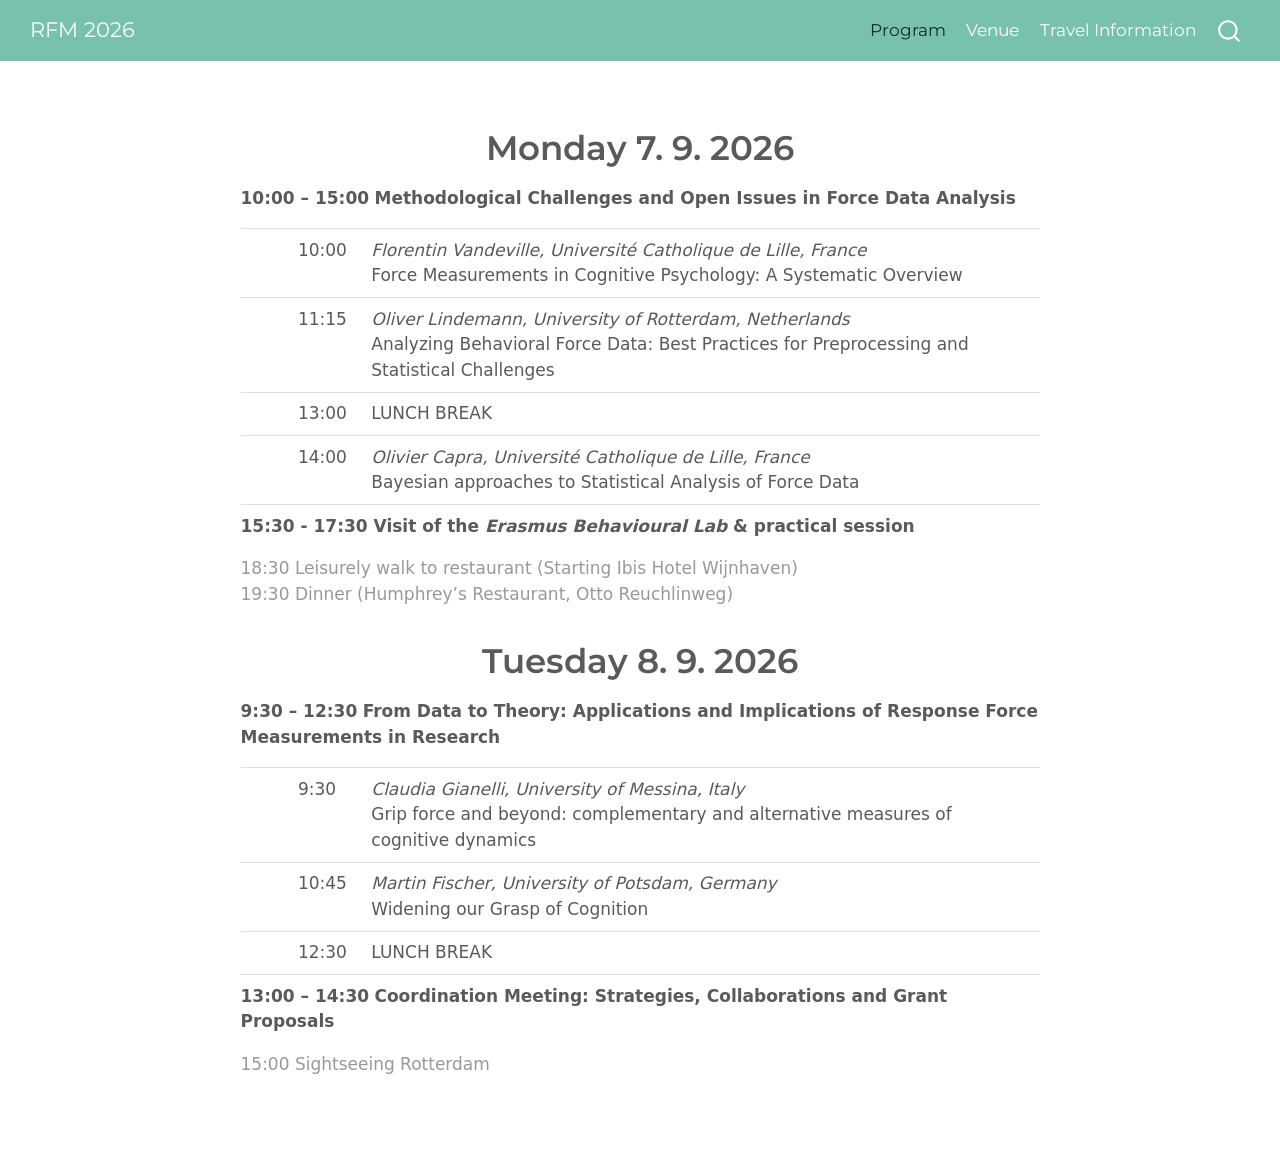
==== docs/program.html @ 021aae1d "Update website" ====
<!DOCTYPE html>
<html xmlns="http://www.w3.org/1999/xhtml" lang="en" xml:lang="en"><head>

<meta charset="utf-8">
<meta name="generator" content="quarto-1.9.38">

<meta name="viewport" content="width=device-width, initial-scale=1.0, user-scalable=yes">


<title>Program – RFM 2026</title>
<style>
/* Default styles provided by pandoc.
** See https://pandoc.org/MANUAL.html#variables-for-html for config info.
*/
code{white-space: pre-wrap;}
span.smallcaps{font-variant: small-caps;}
div.columns{display: flex; gap: min(4vw, 1.5em);}
div.column{flex: auto; overflow-x: auto;}
div.hanging-indent{margin-left: 1.5em; text-indent: -1.5em;}
ul.task-list{list-style: none;}
ul.task-list li input[type="checkbox"] {
  width: 0.8em;
  margin: 0 0.8em 0.2em -1em; /* quarto-specific, see https://github.com/quarto-dev/quarto-cli/issues/4556 */ 
  vertical-align: middle;
}
</style>


<script src="site_libs/quarto-nav/quarto-nav.js"></script>
<script src="site_libs/quarto-nav/headroom.min.js"></script>
<script src="site_libs/clipboard/clipboard.min.js"></script>
<script src="site_libs/quarto-search/autocomplete.umd.js"></script>
<script src="site_libs/quarto-search/fuse.min.js"></script>
<script src="site_libs/quarto-search/quarto-search.js"></script>
<meta name="quarto:offset" content="./">
<script src="site_libs/quarto-html/quarto.js" type="module"></script>
<script src="site_libs/quarto-html/tabsets/tabsets.js" type="module"></script>
<script src="site_libs/quarto-html/popper.min.js"></script>
<script src="site_libs/quarto-html/tippy.umd.min.js"></script>
<script src="site_libs/quarto-html/anchor.min.js"></script>
<link href="site_libs/quarto-html/tippy.css" rel="stylesheet">
<link href="site_libs/quarto-html/quarto-syntax-highlighting-15634bcf2e68342d4ad2dfa704d543f6.css" rel="stylesheet" id="quarto-text-highlighting-styles">
<script src="site_libs/bootstrap/bootstrap.min.js"></script>
<link href="site_libs/bootstrap/bootstrap-icons.css" rel="stylesheet">
<link href="site_libs/bootstrap/bootstrap-209258432f336cc574c0f847bd0a7210.min.css" rel="stylesheet" append-hash="true" id="quarto-bootstrap" data-mode="light">
<script id="quarto-search-options" type="application/json">{
  "location": "navbar",
  "copy-button": false,
  "collapse-after": 3,
  "panel-placement": "end",
  "type": "overlay",
  "limit": 50,
  "keyboard-shortcut": [
    "f",
    "/",
    "s"
  ],
  "show-item-context": false,
  "language": {
    "search-no-results-text": "No results",
    "search-matching-documents-text": "matching documents",
    "search-copy-link-title": "Copy link to search",
    "search-hide-matches-text": "Hide additional matches",
    "search-more-match-text": "more match in this document",
    "search-more-matches-text": "more matches in this document",
    "search-clear-button-title": "Clear",
    "search-text-placeholder": "",
    "search-detached-cancel-button-title": "Cancel",
    "search-submit-button-title": "Submit",
    "search-label": "Search"
  }
}</script>


<link rel="stylesheet" href="styles.css">
</head>

<body class="nav-fixed fullcontent quarto-light">

<div id="quarto-search-results"></div>
  <header id="quarto-header" class="headroom fixed-top">
    <nav class="navbar navbar-expand-lg " data-bs-theme="dark">
      <div class="navbar-container container-fluid">
      <div class="navbar-brand-container mx-auto">
    <a class="navbar-brand" href="./index.html">
    <span class="navbar-title">RFM 2026</span>
    </a>
  </div>
            <div id="quarto-search" class="" title="Search"></div>
          <button class="navbar-toggler" type="button" data-bs-toggle="collapse" data-bs-target="#navbarCollapse" aria-controls="navbarCollapse" role="menu" aria-expanded="false" aria-label="Toggle navigation" onclick="if (window.quartoToggleHeadroom) { window.quartoToggleHeadroom(); }">
  <span class="navbar-toggler-icon"></span>
</button>
          <div class="collapse navbar-collapse" id="navbarCollapse">
            <ul class="navbar-nav navbar-nav-scroll ms-auto">
  <li class="nav-item">
    <a class="nav-link active" href="./program.html" aria-current="page"> 
<span class="menu-text">Program</span></a>
  </li>  
  <li class="nav-item">
    <a class="nav-link" href="./venue.html"> 
<span class="menu-text">Venue</span></a>
  </li>  
  <li class="nav-item">
    <a class="nav-link" href="./travelinfo.html"> 
<span class="menu-text">Travel Information</span></a>
  </li>  
</ul>
          </div> <!-- /navcollapse -->
            <div class="quarto-navbar-tools">
</div>
      </div> <!-- /container-fluid -->
    </nav>
</header>
<!-- content -->
<div id="quarto-content" class="quarto-container page-columns page-rows-contents page-layout-article page-navbar">
<!-- sidebar -->
<!-- margin-sidebar -->
    
<!-- main -->
<main class="content" id="quarto-document-content"><header id="title-block-header" class="quarto-title-block"></header>




<section id="monday-7.-9.-2026" class="level1 centering">
<h1>Monday 7. 9. 2026</h1>
</section>
<p><strong>10:00 – 15:00</strong> <strong>Methodological Challenges and Open Issues in Force Data Analysis</strong></p>
<table class="caption-top table">
<colgroup>
<col style="width: 6%">
<col style="width: 9%">
<col style="width: 83%">
</colgroup>
<tbody>
<tr class="odd">
<td></td>
<td>10:00</td>
<td><em>Florentin Vandeville, Université Catholique de Lille, France</em> <br> Force Measurements in Cognitive Psychology: A Systematic Overview</td>
</tr>
<tr class="even">
<td></td>
<td>11:15</td>
<td><em>Oliver Lindemann, University of Rotterdam, Netherlands</em> <br> Analyzing Behavioral Force Data: Best Practices for Preprocessing and Statistical Challenges</td>
</tr>
<tr class="odd">
<td></td>
<td>13:00</td>
<td>LUNCH BREAK</td>
</tr>
<tr class="even">
<td></td>
<td>14:00</td>
<td><em>Olivier Capra, Université Catholique de Lille, France</em> <br> Bayesian approaches to Statistical Analysis of Force Data</td>
</tr>
</tbody>
</table>
<p><strong>15:30 - 17:30 Visit of the <em>Erasmus Behavioural Lab</em> &amp; practical session</strong></p>
<div class="gray-text">
<p>18:30 Leisurely walk to restaurant (Starting Ibis Hotel Wijnhaven)<br> 19:30 Dinner (Humphrey’s Restaurant, Otto Reuchlinweg)</p>
</div>
<section id="tuesday-8.-9.-2026" class="level1 centering">
<h1>Tuesday 8. 9. 2026</h1>
</section>
<p><strong>9:30 – 12:30</strong> <strong>From Data to Theory: Applications and Implications of Response Force Measurements in Research</strong></p>
<table class="caption-top table">
<colgroup>
<col style="width: 6%">
<col style="width: 9%">
<col style="width: 83%">
</colgroup>
<tbody>
<tr class="odd">
<td></td>
<td>9:30</td>
<td><em>Claudia Gianelli, University of Messina, Italy</em> <br> Grip force and beyond: complementary and alternative measures of cognitive dynamics</td>
</tr>
<tr class="even">
<td></td>
<td>10:45</td>
<td><em>Martin Fischer, University of Potsdam, Germany</em> <br> Widening our Grasp of Cognition</td>
</tr>
<tr class="odd">
<td></td>
<td>12:30</td>
<td>LUNCH BREAK</td>
</tr>
</tbody>
</table>
<p><strong>13:00 – 14:30</strong> <strong>Coordination Meeting: Strategies, Collaborations and Grant Proposals</strong></p>
<div class="gray-text">
<p>15:00 Sightseeing Rotterdam</p>
</div>



</main> <!-- /main -->
<script id="quarto-html-after-body" type="application/javascript">
  window.document.addEventListener("DOMContentLoaded", function (event) {
    const icon = "";
    const anchorJS = new window.AnchorJS();
    anchorJS.options = {
      placement: 'right',
      icon: icon
    };
    anchorJS.add('.anchored');
    const isCodeAnnotation = (el) => {
      for (const clz of el.classList) {
        if (clz.startsWith('code-annotation-')) {                     
          return true;
        }
      }
      return false;
    }
    const onCopySuccess = function(e) {
      // button target
      const button = e.trigger;
      // don't keep focus
      button.blur();
      // flash "checked"
      button.classList.add('code-copy-button-checked');
      var currentTitle = button.getAttribute("title");
      button.setAttribute("title", "Copied!");
      let tooltip;
      if (window.bootstrap) {
        button.setAttribute("data-bs-toggle", "tooltip");
        button.setAttribute("data-bs-placement", "left");
        button.setAttribute("data-bs-title", "Copied!");
        tooltip = new bootstrap.Tooltip(button, 
          { trigger: "manual", 
            customClass: "code-copy-button-tooltip",
            offset: [0, -8]});
        tooltip.show();    
      }
      setTimeout(function() {
        if (tooltip) {
          tooltip.hide();
          button.removeAttribute("data-bs-title");
          button.removeAttribute("data-bs-toggle");
          button.removeAttribute("data-bs-placement");
        }
        button.setAttribute("title", currentTitle);
        button.classList.remove('code-copy-button-checked');
      }, 1000);
      // clear code selection
      e.clearSelection();
    }
    const getTextToCopy = function(trigger) {
      const outerScaffold = trigger.parentElement.cloneNode(true);
      const codeEl = outerScaffold.querySelector('code');
      for (const childEl of codeEl.children) {
        if (isCodeAnnotation(childEl)) {
          childEl.remove();
        }
      }
      return codeEl.innerText;
    }
    const clipboard = new window.ClipboardJS('.code-copy-button:not([data-in-quarto-modal])', {
      text: getTextToCopy
    });
    clipboard.on('success', onCopySuccess);
    if (window.document.getElementById('quarto-embedded-source-code-modal')) {
      const clipboardModal = new window.ClipboardJS('.code-copy-button[data-in-quarto-modal]', {
        text: getTextToCopy,
        container: window.document.getElementById('quarto-embedded-source-code-modal')
      });
      clipboardModal.on('success', onCopySuccess);
    }
      var localhostRegex = new RegExp(/^(?:http|https):\/\/localhost\:?[0-9]*\//);
      var mailtoRegex = new RegExp(/^mailto:/);
        var filterRegex = new RegExp('/' + window.location.host + '/');
      var isInternal = (href) => {
          return filterRegex.test(href) || localhostRegex.test(href) || mailtoRegex.test(href);
      }
      // Inspect non-navigation links and adorn them if external
     var links = window.document.querySelectorAll('a[href]:not(.nav-link):not(.navbar-brand):not(.toc-action):not(.sidebar-link):not(.sidebar-item-toggle):not(.pagination-link):not(.no-external):not([aria-hidden]):not(.dropdown-item):not(.quarto-navigation-tool):not(.about-link)');
      for (var i=0; i<links.length; i++) {
        const link = links[i];
        if (!isInternal(link.href)) {
          // undo the damage that might have been done by quarto-nav.js in the case of
          // links that we want to consider external
          if (link.dataset.originalHref !== undefined) {
            link.href = link.dataset.originalHref;
          }
        }
      }
    function tippyHover(el, contentFn, onTriggerFn, onUntriggerFn) {
      const config = {
        allowHTML: true,
        maxWidth: 500,
        delay: 100,
        arrow: false,
        appendTo: function(el) {
            return el.parentElement;
        },
        interactive: true,
        interactiveBorder: 10,
        theme: 'quarto',
        placement: 'bottom-start',
      };
      if (contentFn) {
        config.content = contentFn;
      }
      if (onTriggerFn) {
        config.onTrigger = onTriggerFn;
      }
      if (onUntriggerFn) {
        config.onUntrigger = onUntriggerFn;
      }
      window.tippy(el, config); 
    }
    const noterefs = window.document.querySelectorAll('a[role="doc-noteref"]');
    for (var i=0; i<noterefs.length; i++) {
      const ref = noterefs[i];
      tippyHover(ref, function() {
        // use id or data attribute instead here
        let href = ref.getAttribute('data-footnote-href') || ref.getAttribute('href');
        try { href = new URL(href).hash; } catch {}
        const id = href.replace(/^#\/?/, "");
        const note = window.document.getElementById(id);
        if (note) {
          return note.innerHTML;
        } else {
          return "";
        }
      });
    }
    const xrefs = window.document.querySelectorAll('a.quarto-xref');
    const processXRef = (id, note) => {
      // Strip column container classes
      const stripColumnClz = (el) => {
        el.classList.remove("page-full", "page-columns");
        if (el.children) {
          for (const child of el.children) {
            stripColumnClz(child);
          }
        }
      }
      stripColumnClz(note)
      if (id === null || id.startsWith('sec-')) {
        // Special case sections, only their first couple elements
        const container = document.createElement("div");
        if (note.children && note.children.length > 2) {
          container.appendChild(note.children[0].cloneNode(true));
          for (let i = 1; i < note.children.length; i++) {
            const child = note.children[i];
            if (child.tagName === "P" && child.innerText === "") {
              continue;
            } else {
              container.appendChild(child.cloneNode(true));
              break;
            }
          }
          if (window.Quarto?.typesetMath) {
            window.Quarto.typesetMath(container);
          }
          return container.innerHTML
        } else {
          if (window.Quarto?.typesetMath) {
            window.Quarto.typesetMath(note);
          }
          return note.innerHTML;
        }
      } else {
        // Remove any anchor links if they are present
        const anchorLink = note.querySelector('a.anchorjs-link');
        if (anchorLink) {
          anchorLink.remove();
        }
        if (window.Quarto?.typesetMath) {
          window.Quarto.typesetMath(note);
        }
        if (note.classList.contains("callout")) {
          return note.outerHTML;
        } else {
          return note.innerHTML;
        }
      }
    }
    for (var i=0; i<xrefs.length; i++) {
      const xref = xrefs[i];
      tippyHover(xref, undefined, function(instance) {
        instance.disable();
        let url = xref.getAttribute('href');
        let hash = undefined; 
        if (url.startsWith('#')) {
          hash = url;
        } else {
          try { hash = new URL(url).hash; } catch {}
        }
        if (hash) {
          const id = hash.replace(/^#\/?/, "");
          const note = window.document.getElementById(id);
          if (note !== null) {
            try {
              const html = processXRef(id, note.cloneNode(true));
              instance.setContent(html);
            } finally {
              instance.enable();
              instance.show();
            }
          } else {
            // See if we can fetch this
            fetch(url.split('#')[0])
            .then(res => res.text())
            .then(html => {
              const parser = new DOMParser();
              const htmlDoc = parser.parseFromString(html, "text/html");
              const note = htmlDoc.getElementById(id);
              if (note !== null) {
                const html = processXRef(id, note);
                instance.setContent(html);
              } 
            }).finally(() => {
              instance.enable();
              instance.show();
            });
          }
        } else {
          // See if we can fetch a full url (with no hash to target)
          // This is a special case and we should probably do some content thinning / targeting
          fetch(url)
          .then(res => res.text())
          .then(html => {
            const parser = new DOMParser();
            const htmlDoc = parser.parseFromString(html, "text/html");
            const note = htmlDoc.querySelector('main.content');
            if (note !== null) {
              // This should only happen for chapter cross references
              // (since there is no id in the URL)
              // remove the first header
              if (note.children.length > 0 && note.children[0].tagName === "HEADER") {
                note.children[0].remove();
              }
              const html = processXRef(null, note);
              instance.setContent(html);
            } 
          }).finally(() => {
            instance.enable();
            instance.show();
          });
        }
      }, function(instance) {
      });
    }
        let selectedAnnoteEl;
        const selectorForAnnotation = ( cell, annotation) => {
          let cellAttr = 'data-code-cell="' + cell + '"';
          let lineAttr = 'data-code-annotation="' +  annotation + '"';
          const selector = 'span[' + cellAttr + '][' + lineAttr + ']';
          return selector;
        }
        const selectCodeLines = (annoteEl) => {
          const doc = window.document;
          const targetCell = annoteEl.getAttribute("data-target-cell");
          const targetAnnotation = annoteEl.getAttribute("data-target-annotation");
          const annoteSpan = window.document.querySelector(selectorForAnnotation(targetCell, targetAnnotation));
          const lines = annoteSpan.getAttribute("data-code-lines").split(",");
          const lineIds = lines.map((line) => {
            return targetCell + "-" + line;
          })
          let top = null;
          let height = null;
          let parent = null;
          if (lineIds.length > 0) {
              //compute the position of the single el (top and bottom and make a div)
              const el = window.document.getElementById(lineIds[0]);
              top = el.offsetTop;
              height = el.offsetHeight;
              parent = el.parentElement.parentElement;
            if (lineIds.length > 1) {
              const lastEl = window.document.getElementById(lineIds[lineIds.length - 1]);
              const bottom = lastEl.offsetTop + lastEl.offsetHeight;
              height = bottom - top;
            }
            if (top !== null && height !== null && parent !== null) {
              // cook up a div (if necessary) and position it 
              let div = window.document.getElementById("code-annotation-line-highlight");
              if (div === null) {
                div = window.document.createElement("div");
                div.setAttribute("id", "code-annotation-line-highlight");
                div.style.position = 'absolute';
                parent.appendChild(div);
              }
              div.style.top = top - 2 + "px";
              div.style.height = height + 4 + "px";
              div.style.left = 0;
              let gutterDiv = window.document.getElementById("code-annotation-line-highlight-gutter");
              if (gutterDiv === null) {
                gutterDiv = window.document.createElement("div");
                gutterDiv.setAttribute("id", "code-annotation-line-highlight-gutter");
                gutterDiv.style.position = 'absolute';
                const codeCell = window.document.getElementById(targetCell);
                const gutter = codeCell.querySelector('.code-annotation-gutter');
                gutter.appendChild(gutterDiv);
              }
              gutterDiv.style.top = top - 2 + "px";
              gutterDiv.style.height = height + 4 + "px";
            }
            selectedAnnoteEl = annoteEl;
          }
        };
        const unselectCodeLines = () => {
          const elementsIds = ["code-annotation-line-highlight", "code-annotation-line-highlight-gutter"];
          elementsIds.forEach((elId) => {
            const div = window.document.getElementById(elId);
            if (div) {
              div.remove();
            }
          });
          selectedAnnoteEl = undefined;
        };
          // Handle positioning of the toggle
      window.addEventListener(
        "resize",
        throttle(() => {
          elRect = undefined;
          if (selectedAnnoteEl) {
            selectCodeLines(selectedAnnoteEl);
          }
        }, 10)
      );
      function throttle(fn, ms) {
      let throttle = false;
      let timer;
        return (...args) => {
          if(!throttle) { // first call gets through
              fn.apply(this, args);
              throttle = true;
          } else { // all the others get throttled
              if(timer) clearTimeout(timer); // cancel #2
              timer = setTimeout(() => {
                fn.apply(this, args);
                timer = throttle = false;
              }, ms);
          }
        };
      }
        // Attach click handler to the DT
        const annoteDls = window.document.querySelectorAll('dt[data-target-cell]');
        for (const annoteDlNode of annoteDls) {
          annoteDlNode.addEventListener('click', (event) => {
            const clickedEl = event.target;
            if (clickedEl !== selectedAnnoteEl) {
              unselectCodeLines();
              const activeEl = window.document.querySelector('dt[data-target-cell].code-annotation-active');
              if (activeEl) {
                activeEl.classList.remove('code-annotation-active');
              }
              selectCodeLines(clickedEl);
              clickedEl.classList.add('code-annotation-active');
            } else {
              // Unselect the line
              unselectCodeLines();
              clickedEl.classList.remove('code-annotation-active');
            }
          });
        }
    const findCites = (el) => {
      const parentEl = el.parentElement;
      if (parentEl) {
        const cites = parentEl.dataset.cites;
        if (cites) {
          return {
            el,
            cites: cites.split(' ')
          };
        } else {
          return findCites(el.parentElement)
        }
      } else {
        return undefined;
      }
    };
    var bibliorefs = window.document.querySelectorAll('a[role="doc-biblioref"]');
    for (var i=0; i<bibliorefs.length; i++) {
      const ref = bibliorefs[i];
      const citeInfo = findCites(ref);
      if (citeInfo) {
        tippyHover(citeInfo.el, function() {
          var popup = window.document.createElement('div');
          citeInfo.cites.forEach(function(cite) {
            var citeDiv = window.document.createElement('div');
            citeDiv.classList.add('hanging-indent');
            citeDiv.classList.add('csl-entry');
            var biblioDiv = window.document.getElementById('ref-' + cite);
            if (biblioDiv) {
              citeDiv.innerHTML = biblioDiv.innerHTML;
            }
            popup.appendChild(citeDiv);
          });
          return popup.innerHTML;
        });
      }
    }
  });
  </script>
</div> <!-- /content -->




</body></html>
---- docs/site_libs/quarto-html/tippy.css ----
.tippy-box[data-animation=fade][data-state=hidden]{opacity:0}[data-tippy-root]{max-width:calc(100vw - 10px)}.tippy-box{position:relative;background-color:#333;color:#fff;border-radius:4px;font-size:14px;line-height:1.4;white-space:normal;outline:0;transition-property:transform,visibility,opacity}.tippy-box[data-placement^=top]>.tippy-arrow{bottom:0}.tippy-box[data-placement^=top]>.tippy-arrow:before{bottom:-7px;left:0;border-width:8px 8px 0;border-top-color:initial;transform-origin:center top}.tippy-box[data-placement^=bottom]>.tippy-arrow{top:0}.tippy-box[data-placement^=bottom]>.tippy-arrow:before{top:-7px;left:0;border-width:0 8px 8px;border-bottom-color:initial;transform-origin:center bottom}.tippy-box[data-placement^=left]>.tippy-arrow{right:0}.tippy-box[data-placement^=left]>.tippy-arrow:before{border-width:8px 0 8px 8px;border-left-color:initial;right:-7px;transform-origin:center left}.tippy-box[data-placement^=right]>.tippy-arrow{left:0}.tippy-box[data-placement^=right]>.tippy-arrow:before{left:-7px;border-width:8px 8px 8px 0;border-right-color:initial;transform-origin:center right}.tippy-box[data-inertia][data-state=visible]{transition-timing-function:cubic-bezier(.54,1.5,.38,1.11)}.tippy-arrow{width:16px;height:16px;color:#333}.tippy-arrow:before{content:"";position:absolute;border-color:transparent;border-style:solid}.tippy-content{position:relative;padding:5px 9px;z-index:1}
---- docs/site_libs/quarto-html/quarto-syntax-highlighting-15634bcf2e68342d4ad2dfa704d543f6.css ----
/* quarto syntax highlight colors */
:root {
  --quarto-hl-ot-color: #003B4F;
  --quarto-hl-at-color: #657422;
  --quarto-hl-ss-color: #20794D;
  --quarto-hl-an-color: #5E5E5E;
  --quarto-hl-fu-color: #4758AB;
  --quarto-hl-st-color: #20794D;
  --quarto-hl-cf-color: #003B4F;
  --quarto-hl-op-color: #5E5E5E;
  --quarto-hl-er-color: #AD0000;
  --quarto-hl-bn-color: #AD0000;
  --quarto-hl-al-color: #AD0000;
  --quarto-hl-va-color: #111111;
  --quarto-hl-bu-color: inherit;
  --quarto-hl-ex-color: inherit;
  --quarto-hl-pp-color: #AD0000;
  --quarto-hl-in-color: #5E5E5E;
  --quarto-hl-vs-color: #20794D;
  --quarto-hl-wa-color: #5E5E5E;
  --quarto-hl-do-color: #5E5E5E;
  --quarto-hl-im-color: #00769E;
  --quarto-hl-ch-color: #20794D;
  --quarto-hl-dt-color: #AD0000;
  --quarto-hl-fl-color: #AD0000;
  --quarto-hl-co-color: #5E5E5E;
  --quarto-hl-cv-color: #5E5E5E;
  --quarto-hl-cn-color: #8f5902;
  --quarto-hl-sc-color: #5E5E5E;
  --quarto-hl-dv-color: #AD0000;
  --quarto-hl-kw-color: #003B4F;
}

/* other quarto variables */
:root {
  --quarto-font-monospace: SFMono-Regular, Menlo, Monaco, Consolas, "Liberation Mono", "Courier New", monospace;
}

/* syntax highlight based on Pandoc's rules */
pre > code.sourceCode > span {
  color: #003B4F;
}

code.sourceCode > span {
  color: #003B4F;
}

div.sourceCode,
div.sourceCode pre.sourceCode {
  color: #003B4F;
}

/* Normal */
code span {
  color: #003B4F;
}

/* Alert */
code span.al {
  color: #AD0000;
  font-style: inherit;
}

/* Annotation */
code span.an {
  color: #5E5E5E;
  font-style: inherit;
}

/* Attribute */
code span.at {
  color: #657422;
  font-style: inherit;
}

/* BaseN */
code span.bn {
  color: #AD0000;
  font-style: inherit;
}

/* BuiltIn */
code span.bu {
  font-style: inherit;
}

/* ControlFlow */
code span.cf {
  color: #003B4F;
  font-weight: bold;
  font-style: inherit;
}

/* Char */
code span.ch {
  color: #20794D;
  font-style: inherit;
}

/* Constant */
code span.cn {
  color: #8f5902;
  font-style: inherit;
}

/* Comment */
code span.co {
  color: #5E5E5E;
  font-style: inherit;
}

/* CommentVar */
code span.cv {
  color: #5E5E5E;
  font-style: italic;
}

/* Documentation */
code span.do {
  color: #5E5E5E;
  font-style: italic;
}

/* DataType */
code span.dt {
  color: #AD0000;
  font-style: inherit;
}

/* DecVal */
code span.dv {
  color: #AD0000;
  font-style: inherit;
}

/* Error */
code span.er {
  color: #AD0000;
  font-style: inherit;
}

/* Extension */
code span.ex {
  font-style: inherit;
}

/* Float */
code span.fl {
  color: #AD0000;
  font-style: inherit;
}

/* Function */
code span.fu {
  color: #4758AB;
  font-style: inherit;
}

/* Import */
code span.im {
  color: #00769E;
  font-style: inherit;
}

/* Information */
code span.in {
  color: #5E5E5E;
  font-style: inherit;
}

/* Keyword */
code span.kw {
  color: #003B4F;
  font-weight: bold;
  font-style: inherit;
}

/* Operator */
code span.op {
  color: #5E5E5E;
  font-style: inherit;
}

/* Other */
code span.ot {
  color: #003B4F;
  font-style: inherit;
}

/* Preprocessor */
code span.pp {
  color: #AD0000;
  font-style: inherit;
}

/* SpecialChar */
code span.sc {
  color: #5E5E5E;
  font-style: inherit;
}

/* SpecialString */
code span.ss {
  color: #20794D;
  font-style: inherit;
}

/* String */
code span.st {
  color: #20794D;
  font-style: inherit;
}

/* Variable */
code span.va {
  color: #111111;
  font-style: inherit;
}

/* VerbatimString */
code span.vs {
  color: #20794D;
  font-style: inherit;
}

/* Warning */
code span.wa {
  color: #5E5E5E;
  font-style: italic;
}

.prevent-inlining {
  content: "</";
}

/*# sourceMappingURL=f23921c56f73e400b49028c9186a1aa0.css.map */
---- docs/styles.css ----
/* css styles */
.hero {
  width: 67%;
  max-height: 400px;
  margin-left: auto;
  margin-right: auto;
  display: block;
  padding-top: 20px;
  padding-bottom: 20px;
}

.quarto-about-jolla p.subtitle {
 text-align: center;
}

.card-other-values {
  margin-bottom: 0;
}

.quarto-grid-item .card-other-values tr > td:first-of-type {
    font-weight: 600;
    padding-right: 0;
    padding-left: 0;
    vertical-align: top;
    width: 50%;
}

.pub-list a.btn {
  font-size: 80%;
  border-radius: 4px;
  border: 1px solid black;
  margin-top: 0.5rem;
  margin-bottom: 1.5rem;
  margin-right: 0.2rem;
  padding-left: 0.5rem;
  padding-right: 0.5rem;
  padding-top: 0.25rem;
  padding-bottom: 0.25rem;
}

iframe.slide-deck {
  border: 3px solid #dee2e6;
  width: 100%;
  height: 475px;
}


.gray-text {
    color: #999999;
}

.centering {
  text-align: center;
}

.tiny  {font-size: 0.5em;}
.scriptsize  {font-size: 0.7em;}
.footnotesize  {font-size: 0.8em;}
.small {font-size: 0.9em}
.normalsize  {font-size: 1em;}
.large  {font-size: 1.2em;}
.Large  {font-size: 1.44em;}
.LARGE  {font-size: 1.728em;}
.huge  {font-size: 2.074em;}
.Huge {font-size: 2.488em;}
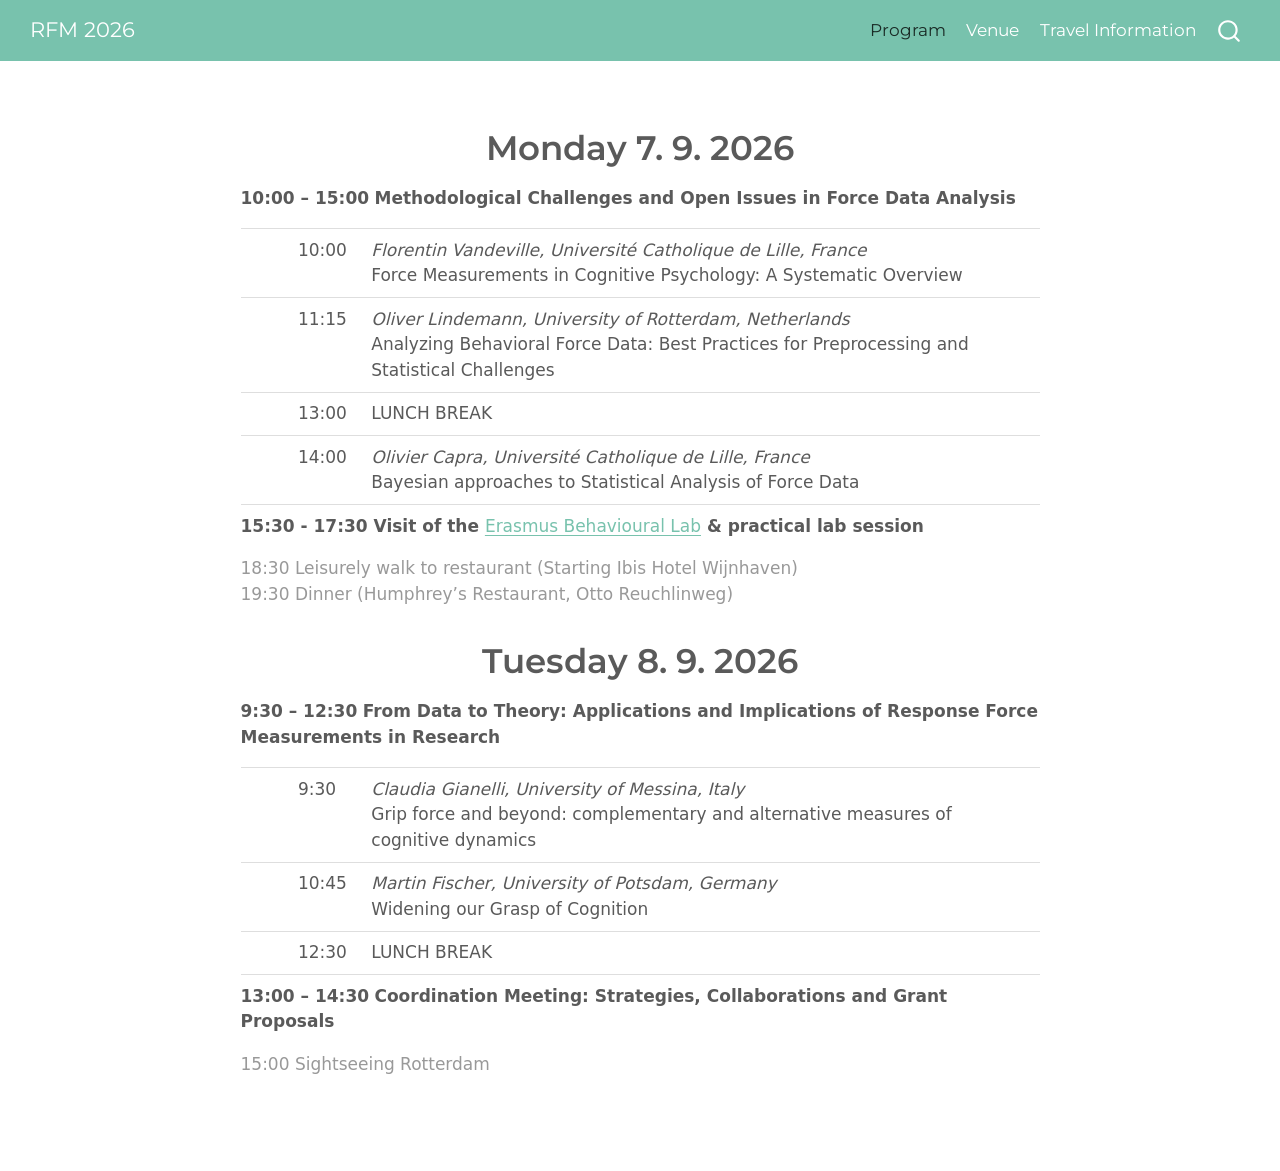
==== commit ee2dc9b4: "Update website" ====
--- a/docs/program.html
+++ b/docs/program.html
@@ -155,7 +155,7 @@
 </tr>
 </tbody>
 </table>
-<p><strong>15:30 - 17:30 Visit of the <em>Erasmus Behavioural Lab</em> &amp; practical session</strong></p>
+<p><strong>15:30 - 17:30 Visit of the <a href="https://www.eur.nl/en/essb/research/erasmus-behavioural-lab">Erasmus Behavioural Lab</a> &amp; practical lab session</strong></p>
 <div class="gray-text">
 <p>18:30 Leisurely walk to restaurant (Starting Ibis Hotel Wijnhaven)<br> 19:30 Dinner (Humphrey’s Restaurant, Otto Reuchlinweg)</p>
 </div>
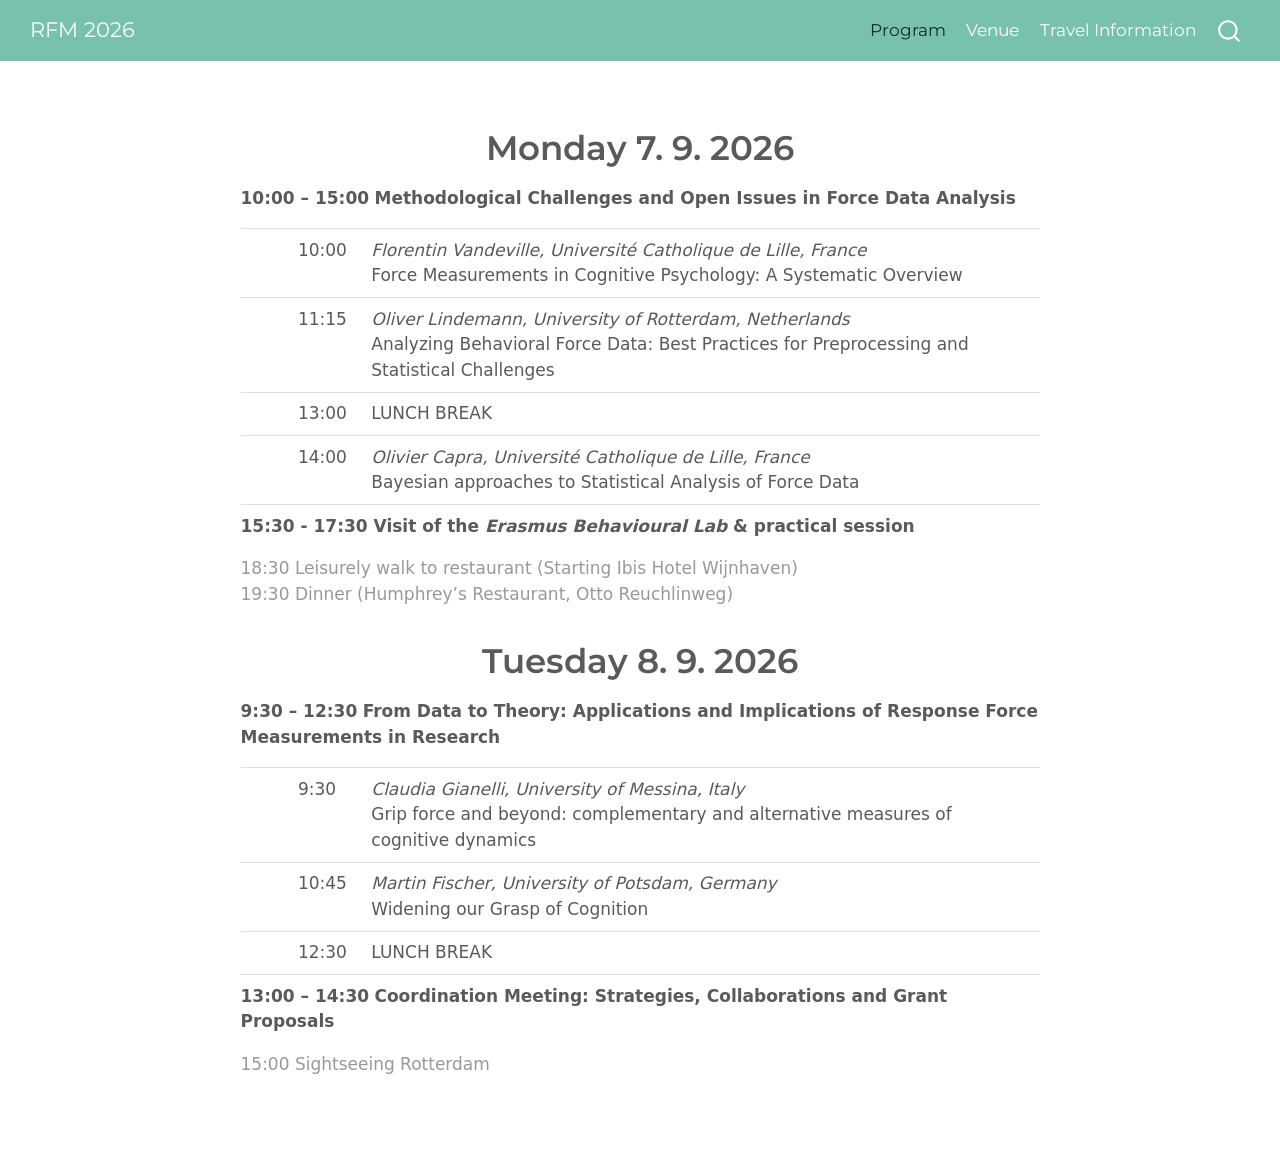
==== commit 213f2942: "Update website" ====
--- a/docs/program.html
+++ b/docs/program.html
@@ -155,7 +155,7 @@
 </tr>
 </tbody>
 </table>
-<p><strong>15:30 - 17:30 Visit of the <a href="https://www.eur.nl/en/essb/research/erasmus-behavioural-lab">Erasmus Behavioural Lab</a> &amp; practical lab session</strong></p>
+<p><strong>15:30 - 17:30 Visit of the <em>Erasmus Behavioural Lab</em> &amp; practical session</strong></p>
 <div class="gray-text">
 <p>18:30 Leisurely walk to restaurant (Starting Ibis Hotel Wijnhaven)<br> 19:30 Dinner (Humphrey’s Restaurant, Otto Reuchlinweg)</p>
 </div>
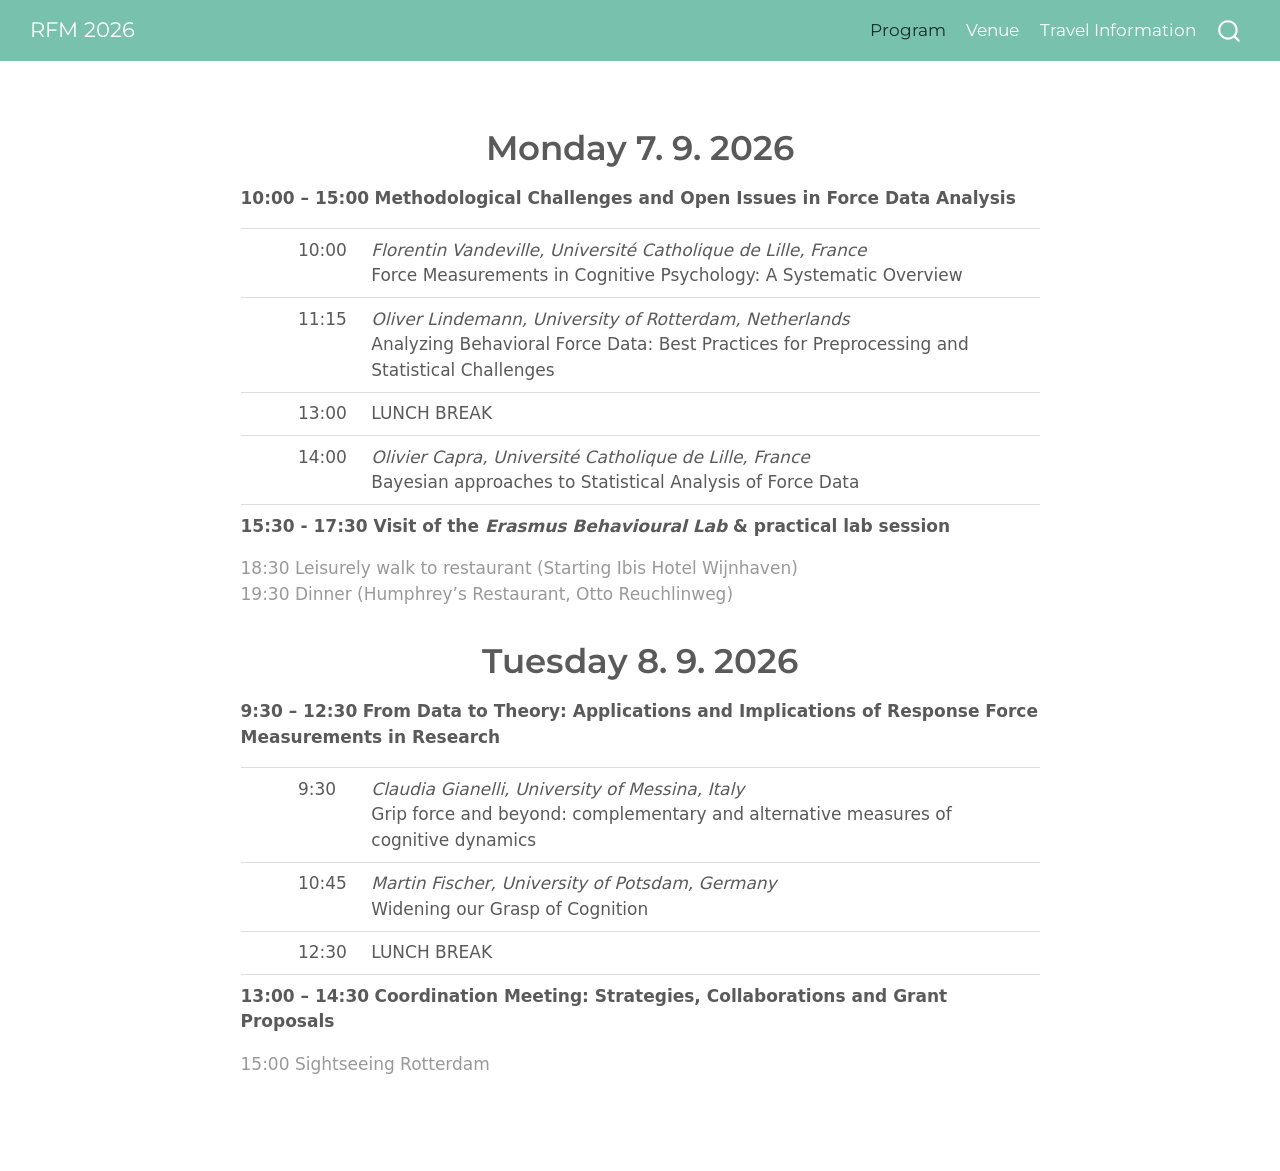
==== commit 532e3c97: "Update website" ====
--- a/docs/program.html
+++ b/docs/program.html
@@ -155,7 +155,7 @@
 </tr>
 </tbody>
 </table>
-<p><strong>15:30 - 17:30 Visit of the <em>Erasmus Behavioural Lab</em> &amp; practical session</strong></p>
+<p><strong>15:30 - 17:30 Visit of the <em>Erasmus Behavioural Lab</em> &amp; practical lab session</strong></p>
 <div class="gray-text">
 <p>18:30 Leisurely walk to restaurant (Starting Ibis Hotel Wijnhaven)<br> 19:30 Dinner (Humphrey’s Restaurant, Otto Reuchlinweg)</p>
 </div>
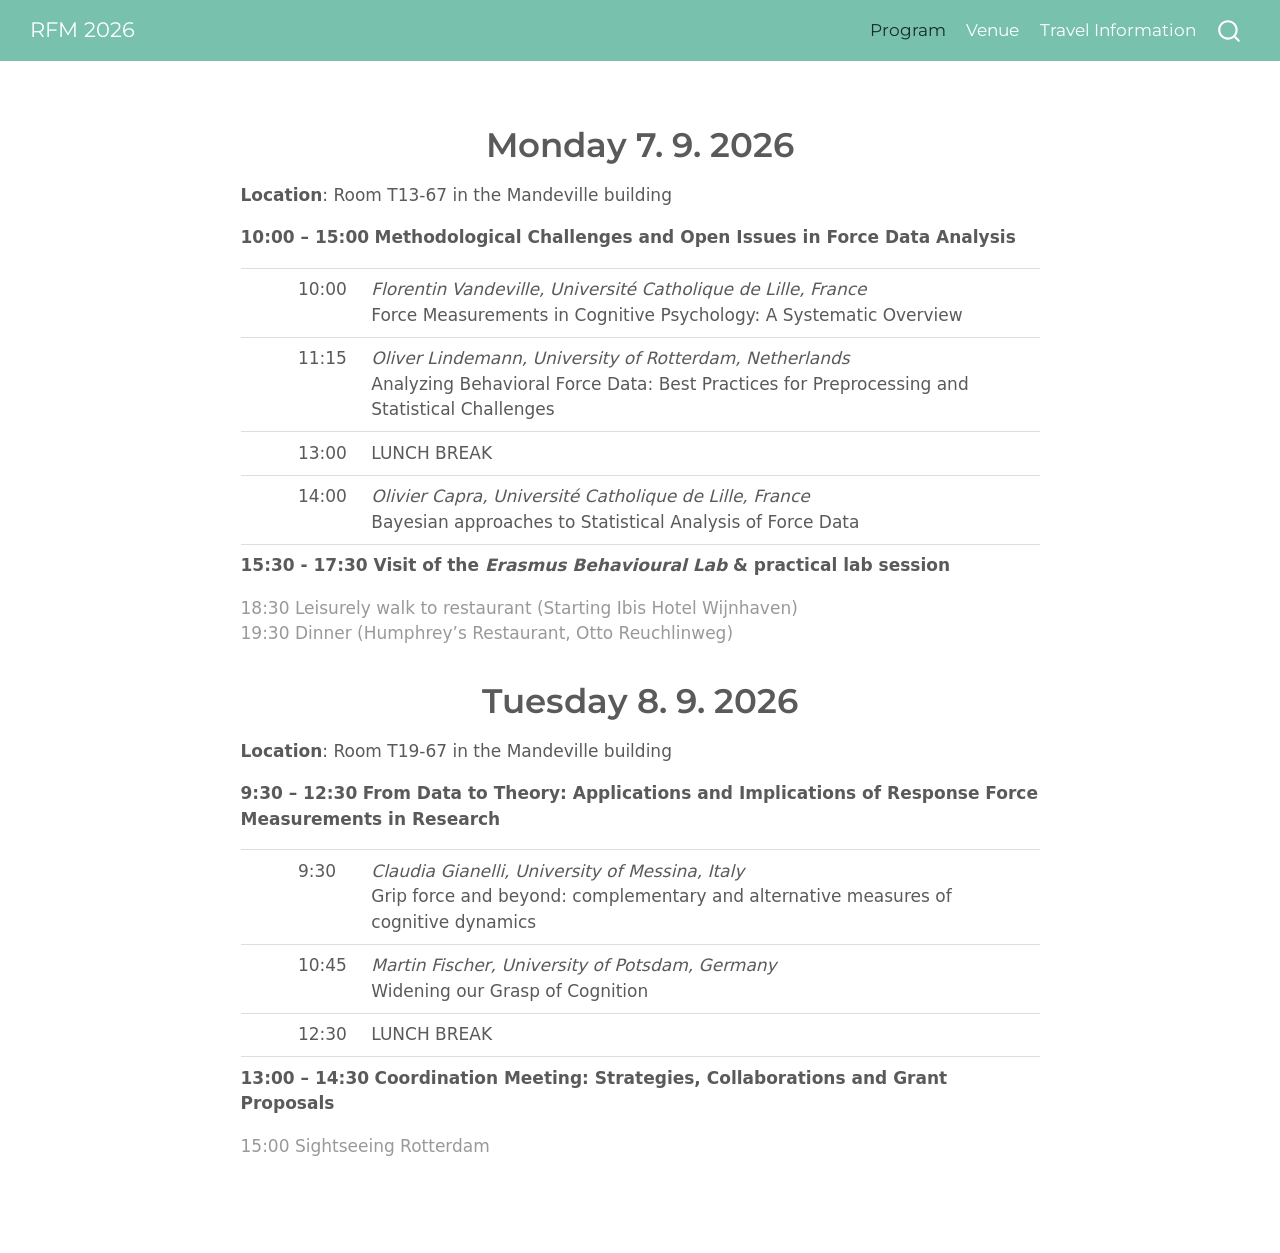
==== commit da1d99a9: "Update website" ====
--- a/docs/program.html
+++ b/docs/program.html
@@ -2,7 +2,7 @@
 <html xmlns="http://www.w3.org/1999/xhtml" lang="en" xml:lang="en"><head>
 
 <meta charset="utf-8">
-<meta name="generator" content="quarto-1.9.38">
+<meta name="generator" content="quarto-1.10.18">
 
 <meta name="viewport" content="width=device-width, initial-scale=1.0, user-scalable=yes">
 
@@ -12,10 +12,13 @@
 /* Default styles provided by pandoc.
 ** See https://pandoc.org/MANUAL.html#variables-for-html for config info.
 */
-code{white-space: pre-wrap;}
 span.smallcaps{font-variant: small-caps;}
-div.columns{display: flex; gap: min(4vw, 1.5em);}
-div.column{flex: auto; overflow-x: auto;}
+div.columns{display: flex; gap: 1.5em;}
+div.column{flex: auto;}
+@media screen {
+div.columns{gap: min(4vw, 1.5em);}
+div.column{overflow-x: auto;}
+}
 div.hanging-indent{margin-left: 1.5em; text-indent: -1.5em;}
 ul.task-list{list-style: none;}
 ul.task-list li input[type="checkbox"] {
@@ -39,10 +42,10 @@
 <script src="site_libs/quarto-html/tippy.umd.min.js"></script>
 <script src="site_libs/quarto-html/anchor.min.js"></script>
 <link href="site_libs/quarto-html/tippy.css" rel="stylesheet">
-<link href="site_libs/quarto-html/quarto-syntax-highlighting-15634bcf2e68342d4ad2dfa704d543f6.css" rel="stylesheet" id="quarto-text-highlighting-styles">
+<link href="site_libs/quarto-html/quarto-syntax-highlighting-64a204ab8560d761af7679ceaba22944.css" rel="stylesheet" id="quarto-text-highlighting-styles">
 <script src="site_libs/bootstrap/bootstrap.min.js"></script>
 <link href="site_libs/bootstrap/bootstrap-icons.css" rel="stylesheet">
-<link href="site_libs/bootstrap/bootstrap-209258432f336cc574c0f847bd0a7210.min.css" rel="stylesheet" append-hash="true" id="quarto-bootstrap" data-mode="light">
+<link href="site_libs/bootstrap/bootstrap-49c41919638fea6ecf1c0046264dcccb.min.css" rel="stylesheet" append-hash="true" id="quarto-bootstrap" data-mode="light">
 <script id="quarto-search-options" type="application/json">{
   "location": "navbar",
   "copy-button": false,
@@ -125,6 +128,7 @@
 <section id="monday-7.-9.-2026" class="level1 centering">
 <h1>Monday 7. 9. 2026</h1>
 </section>
+<p><strong>Location</strong>: Room T13-67 in the Mandeville building</p>
 <p><strong>10:00 – 15:00</strong> <strong>Methodological Challenges and Open Issues in Force Data Analysis</strong></p>
 <table class="caption-top table">
 <colgroup>
@@ -162,6 +166,7 @@
 <section id="tuesday-8.-9.-2026" class="level1 centering">
 <h1>Tuesday 8. 9. 2026</h1>
 </section>
+<p><strong>Location</strong>: Room T19-67 in the Mandeville building</p>
 <p><strong>9:30 – 12:30</strong> <strong>From Data to Theory: Applications and Implications of Response Force Measurements in Research</strong></p>
 <table class="caption-top table">
 <colgroup>
--- a/docs/site_libs/quarto-html/quarto-syntax-highlighting-64a204ab8560d761af7679ceaba22944.css
+++ b/docs/site_libs/quarto-html/quarto-syntax-highlighting-64a204ab8560d761af7679ceaba22944.css
@@ -0,0 +1,236 @@
+/* quarto syntax highlight colors */
+:root {
+  --quarto-hl-ot-color: #003B4F;
+  --quarto-hl-at-color: #657422;
+  --quarto-hl-ss-color: #20794D;
+  --quarto-hl-an-color: #5E5E5E;
+  --quarto-hl-fu-color: #4758AB;
+  --quarto-hl-st-color: #20794D;
+  --quarto-hl-cf-color: #003B4F;
+  --quarto-hl-op-color: #5E5E5E;
+  --quarto-hl-er-color: #AD0000;
+  --quarto-hl-bn-color: #AD0000;
+  --quarto-hl-al-color: #AD0000;
+  --quarto-hl-va-color: #111111;
+  --quarto-hl-bu-color: inherit;
+  --quarto-hl-ex-color: inherit;
+  --quarto-hl-pp-color: #AD0000;
+  --quarto-hl-in-color: #5E5E5E;
+  --quarto-hl-vs-color: #20794D;
+  --quarto-hl-wa-color: #5E5E5E;
+  --quarto-hl-do-color: #5E5E5E;
+  --quarto-hl-im-color: #00769E;
+  --quarto-hl-ch-color: #20794D;
+  --quarto-hl-dt-color: #AD0000;
+  --quarto-hl-fl-color: #AD0000;
+  --quarto-hl-co-color: #5E5E5E;
+  --quarto-hl-cv-color: #5E5E5E;
+  --quarto-hl-cn-color: #8f5902;
+  --quarto-hl-sc-color: #5E5E5E;
+  --quarto-hl-dv-color: #AD0000;
+  --quarto-hl-kw-color: #003B4F;
+}
+
+/* other quarto variables */
+:root {
+  --quarto-font-monospace: SFMono-Regular, Menlo, Monaco, Consolas, "Liberation Mono", "Courier New", monospace;
+}
+
+/* syntax highlight based on Pandoc's rules */
+pre > code.sourceCode > span {
+  color: #003B4F;
+}
+
+code.sourceCode > span {
+  color: #003B4F;
+}
+
+div.sourceCode,
+div.sourceCode pre.sourceCode {
+  color: #003B4F;
+}
+
+/* Normal */
+code span {
+  color: #003B4F;
+}
+
+/* Alert */
+code span.al {
+  color: #AD0000;
+  font-style: inherit;
+}
+
+/* Annotation */
+code span.an {
+  color: #5E5E5E;
+  font-style: inherit;
+}
+
+/* Attribute */
+code span.at {
+  color: #657422;
+  font-style: inherit;
+}
+
+/* BaseN */
+code span.bn {
+  color: #AD0000;
+  font-style: inherit;
+}
+
+/* BuiltIn */
+code span.bu {
+  font-style: inherit;
+}
+
+/* ControlFlow */
+code span.cf {
+  color: #003B4F;
+  font-weight: bold;
+  font-style: inherit;
+}
+
+/* Char */
+code span.ch {
+  color: #20794D;
+  font-style: inherit;
+}
+
+/* Constant */
+code span.cn {
+  color: #8f5902;
+  font-style: inherit;
+}
+
+/* Comment */
+code span.co {
+  color: #5E5E5E;
+  font-style: inherit;
+}
+
+/* CommentVar */
+code span.cv {
+  color: #5E5E5E;
+  font-style: italic;
+}
+
+/* Documentation */
+code span.do {
+  color: #5E5E5E;
+  font-style: italic;
+}
+
+/* DataType */
+code span.dt {
+  color: #AD0000;
+  font-style: inherit;
+}
+
+/* DecVal */
+code span.dv {
+  color: #AD0000;
+  font-style: inherit;
+}
+
+/* Error */
+code span.er {
+  color: #AD0000;
+  font-style: inherit;
+}
+
+/* Extension */
+code span.ex {
+  font-style: inherit;
+}
+
+/* Float */
+code span.fl {
+  color: #AD0000;
+  font-style: inherit;
+}
+
+/* Function */
+code span.fu {
+  color: #4758AB;
+  font-style: inherit;
+}
+
+/* Import */
+code span.im {
+  color: #00769E;
+  font-style: inherit;
+}
+
+/* Information */
+code span.in {
+  color: #5E5E5E;
+  font-style: inherit;
+}
+
+/* Keyword */
+code span.kw {
+  color: #003B4F;
+  font-weight: bold;
+  font-style: inherit;
+}
+
+/* Operator */
+code span.op {
+  color: #5E5E5E;
+  font-style: inherit;
+}
+
+/* Other */
+code span.ot {
+  color: #003B4F;
+  font-style: inherit;
+}
+
+/* Preprocessor */
+code span.pp {
+  color: #AD0000;
+  font-style: inherit;
+}
+
+/* SpecialChar */
+code span.sc {
+  color: #5E5E5E;
+  font-style: inherit;
+}
+
+/* SpecialString */
+code span.ss {
+  color: #20794D;
+  font-style: inherit;
+}
+
+/* String */
+code span.st {
+  color: #20794D;
+  font-style: inherit;
+}
+
+/* Variable */
+code span.va {
+  color: #111111;
+  font-style: inherit;
+}
+
+/* VerbatimString */
+code span.vs {
+  color: #20794D;
+  font-style: inherit;
+}
+
+/* Warning */
+code span.wa {
+  color: #5E5E5E;
+  font-style: italic;
+}
+
+.prevent-inlining {
+  content: "</";
+}
+
+/*# sourceMappingURL=9d8d5bb603a83b8298b89080a598c93b.css.map */
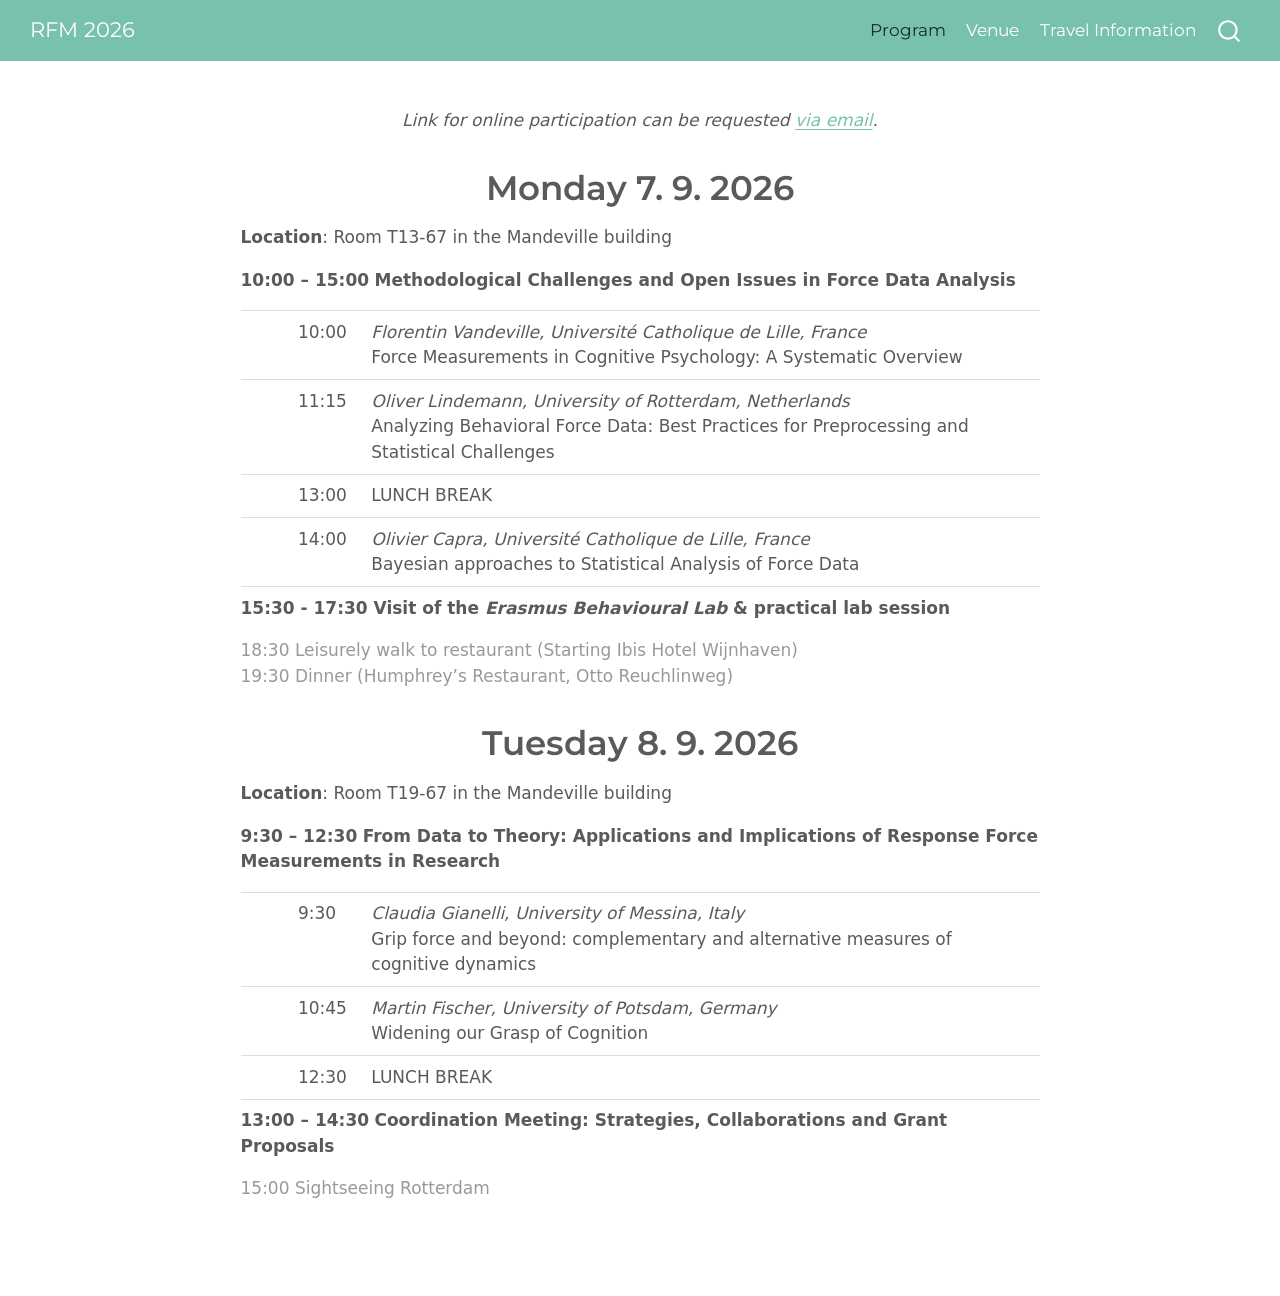
==== commit 618f44a8: "Update website" ====
--- a/docs/program.html
+++ b/docs/program.html
@@ -125,9 +125,12 @@
 
 
 
-<section id="monday-7.-9.-2026" class="level1 centering">
+<div class="centering">
+<p><em>Link for online participation can be requested <a href="https://www.eur.nl/essb/people/oliver-lindemann">via email</a>.</em></p>
+<section id="monday-7.-9.-2026" class="level1">
 <h1>Monday 7. 9. 2026</h1>
 </section>
+</div>
 <p><strong>Location</strong>: Room T13-67 in the Mandeville building</p>
 <p><strong>10:00 – 15:00</strong> <strong>Methodological Challenges and Open Issues in Force Data Analysis</strong></p>
 <table class="caption-top table">
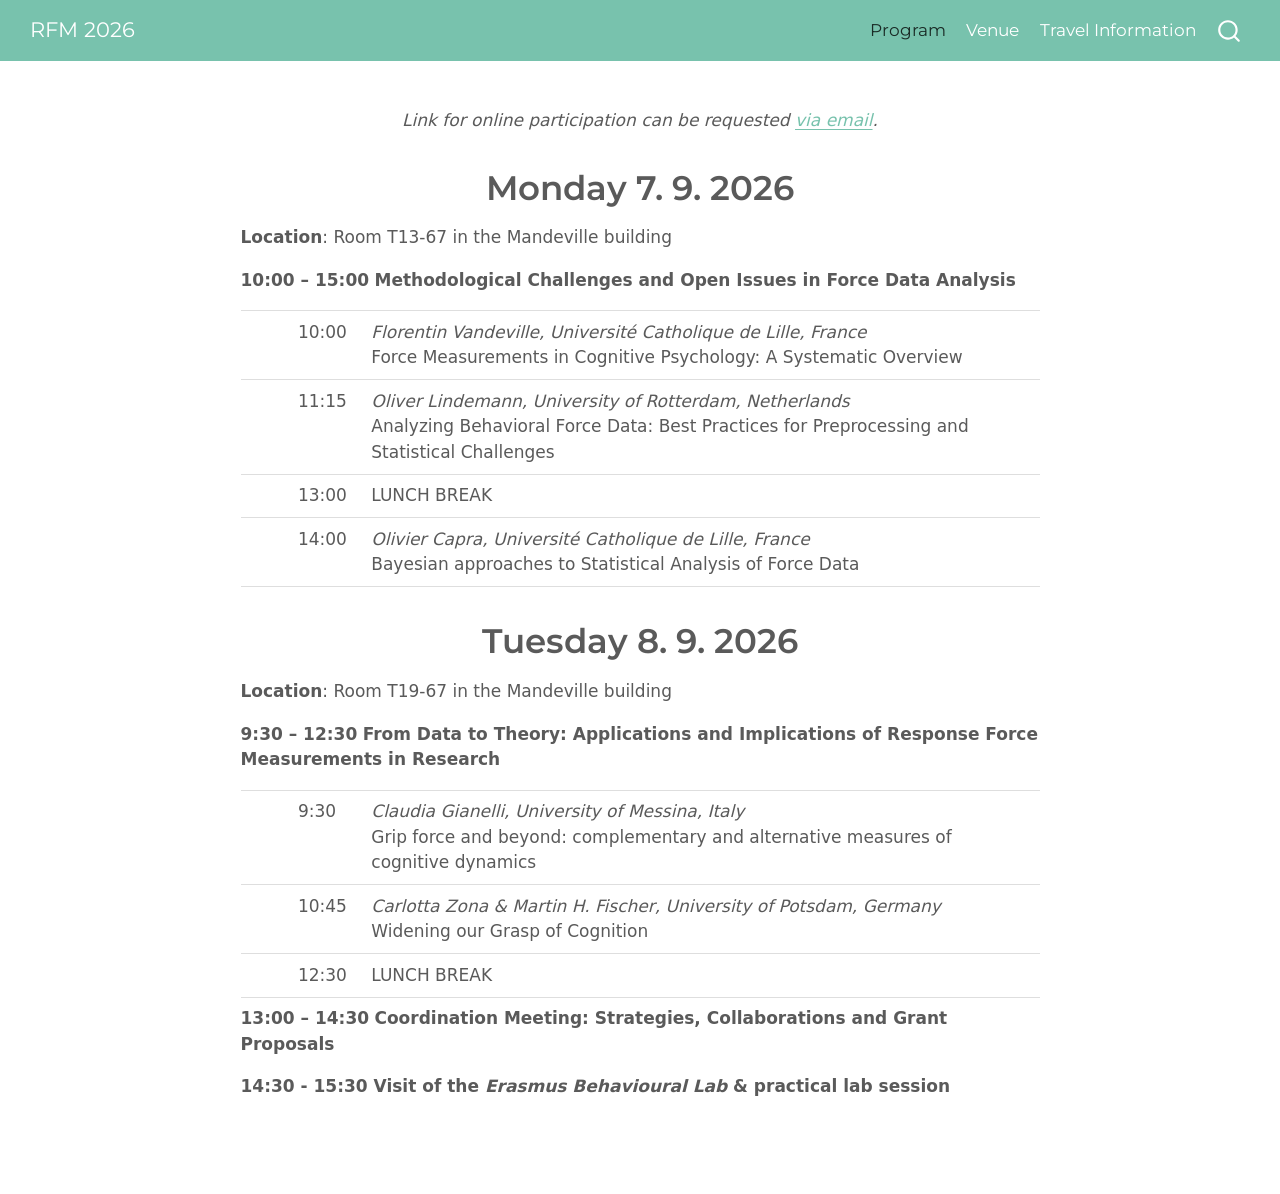
==== commit e962b0dc: "Update website" ====
--- a/docs/program.html
+++ b/docs/program.html
@@ -162,10 +162,6 @@
 </tr>
 </tbody>
 </table>
-<p><strong>15:30 - 17:30 Visit of the <em>Erasmus Behavioural Lab</em> &amp; practical lab session</strong></p>
-<div class="gray-text">
-<p>18:30 Leisurely walk to restaurant (Starting Ibis Hotel Wijnhaven)<br> 19:30 Dinner (Humphrey’s Restaurant, Otto Reuchlinweg)</p>
-</div>
 <section id="tuesday-8.-9.-2026" class="level1 centering">
 <h1>Tuesday 8. 9. 2026</h1>
 </section>
@@ -186,7 +182,7 @@
 <tr class="even">
 <td></td>
 <td>10:45</td>
-<td><em>Martin Fischer, University of Potsdam, Germany</em> <br> Widening our Grasp of Cognition</td>
+<td><em>Carlotta Zona &amp; Martin H. Fischer, University of Potsdam, Germany</em> <br> Widening our Grasp of Cognition</td>
 </tr>
 <tr class="odd">
 <td></td>
@@ -196,9 +192,7 @@
 </tbody>
 </table>
 <p><strong>13:00 – 14:30</strong> <strong>Coordination Meeting: Strategies, Collaborations and Grant Proposals</strong></p>
-<div class="gray-text">
-<p>15:00 Sightseeing Rotterdam</p>
-</div>
+<p><strong>14:30 - 15:30 Visit of the <em>Erasmus Behavioural Lab</em> &amp; practical lab session</strong></p>
 
 
 
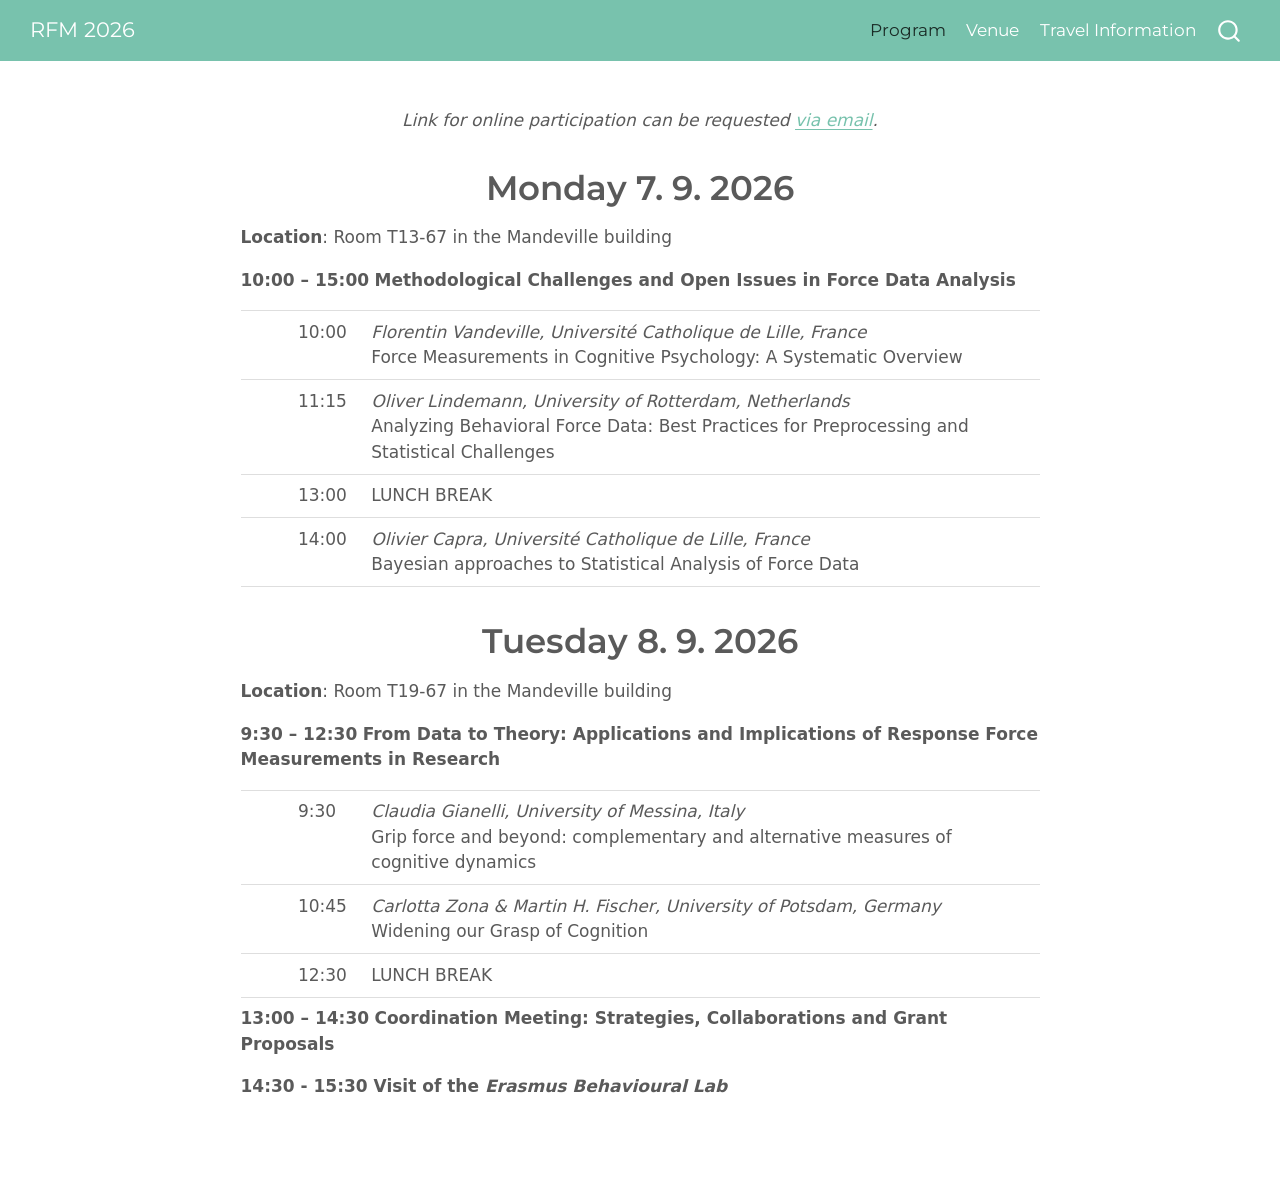
==== commit 84c402dd: "Update website" ====
--- a/docs/program.html
+++ b/docs/program.html
@@ -192,7 +192,7 @@
 </tbody>
 </table>
 <p><strong>13:00 – 14:30</strong> <strong>Coordination Meeting: Strategies, Collaborations and Grant Proposals</strong></p>
-<p><strong>14:30 - 15:30 Visit of the <em>Erasmus Behavioural Lab</em> &amp; practical lab session</strong></p>
+<p><strong>14:30 - 15:30 Visit of the <em>Erasmus Behavioural Lab</em></strong></p>
 
 
 
